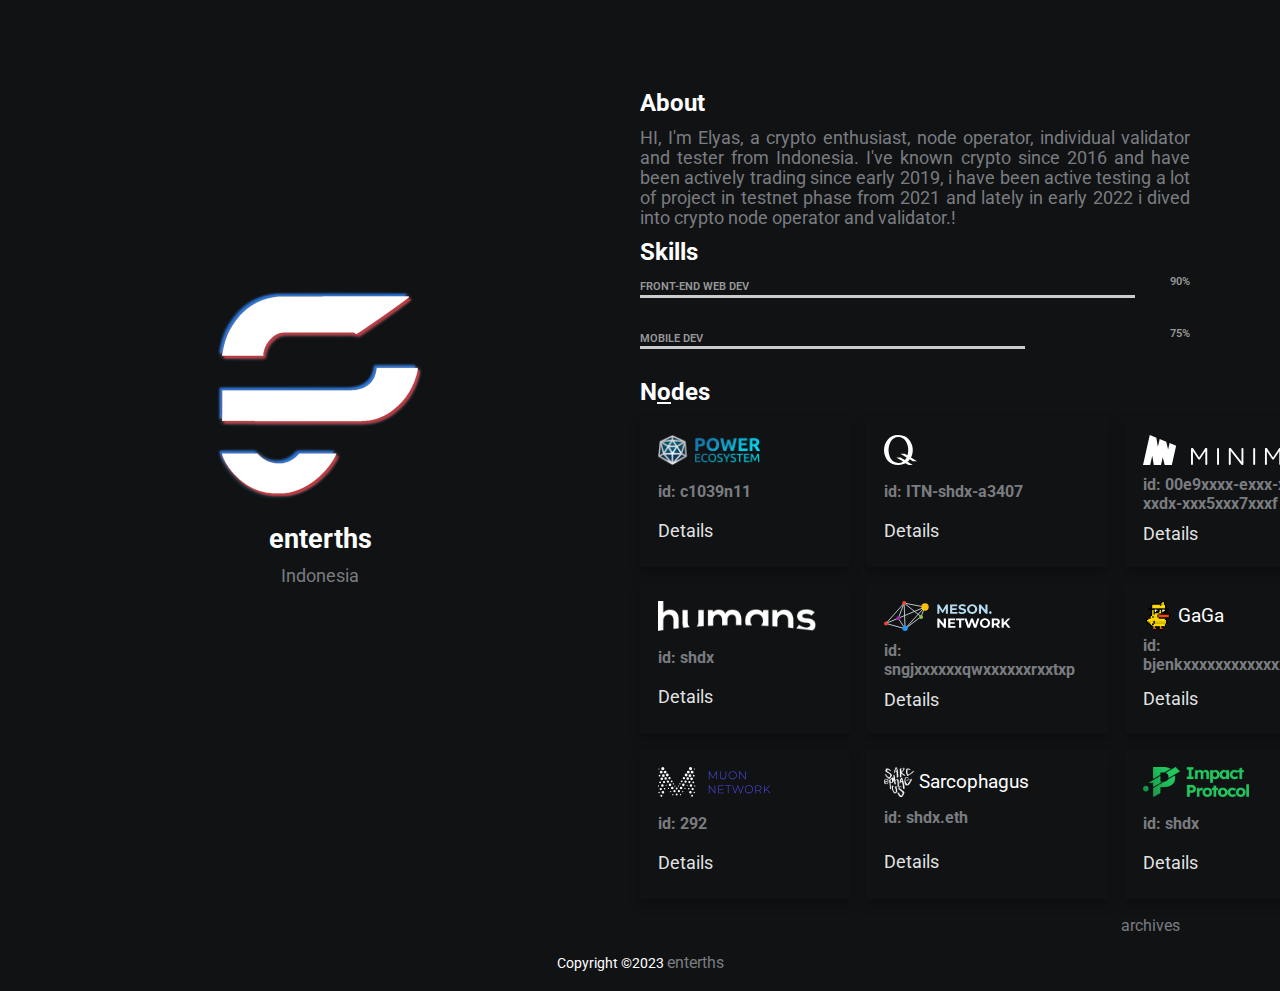
==== index.html @ 859c047a "initial commit" ====
<!DOCTYPE html>
<html lang="en">
  <head>
    <meta charset="UTF-8">
    <meta name="viewport" content="width=device-width, initial-scale=1.0, maximum-scale=1.0">
    <link rel="stylesheet" type="text/css" href="/assets/css/style.css">
    <link rel="stylesheet" type="text/css" href="/assets/css/normalize.css">
    <link rel="icon" href="/assets/img/e1000.png">
    <link rel="stylesheet" href="https://cdnjs.cloudflare.com/ajax/libs/font-awesome/6.2.1/css/all.min.css"
      integrity="sha512-MV7K8+y+gLIBoVD59lQIYicR65iaqukzvf/nwasF0nqhPay5w/9lJmVM2hMDcnK1OnMGCdVK+iQrJ7lzPJQd1w=="
      crossorigin="anonymous" referrerpolicy="no-referrer" />
  <script src="assets/js/carousel.js" defer></script>

    <title>/enterths/</title>
  </head>
  <body>
    <div class="grid-2">
      <div class="section-1">
        <div class="logo"><img src="/assets/img/logo.png" width="250px" height="100%"></div>
        <h2>enterths</h2>
        <p>Indonesia</p>
        <a href="https://twitter.com/enterths" target="_blank" class="icon">
        <i class="fa-brands fa-twitter contact-icon padding"></i>
        </a>
        <a href="https://github.com/enterths" target="_blank" class="icon">
        <i class="fa-brands fa-github contact-icon padding"></i>
        </a>
        <a href="https://discord.com/users/1052589576092401744" target="_blank" class="icon">
        <i class="fa-brands fa-discord contact-icon padding"></i>
        </a>
        <a href="https://t.me/enterths" target="_blank" class="icon">
        <i class="fa-brands fa-telegram contact-icon padding"></i>
        </a>
        <!-- <a href="mailto:elyas@enterths.xyz" target="_blank" class="icon">
        <i class="fa-solid fa-envelope contact-icon padding"></i>
        </a> -->
      </div>
      <div class="section-2">
        <!-- about -->
        <div class="about">
        <h2 class="title">About</h2>
        <p>HI, I'm Elyas, a crypto enthusiast, node operator, individual validator and tester from Indonesia. I've
          known crypto since 2016 and have been actively trading since early 2019, i have been active testing a
          lot of project in testnet phase from 2021 and lately in early 2022 i dived into crypto node operator and
          validator.!
        </p>
      </div>
        <!-- skill -->
        <div class="container">
          <h2 class="title">Skills</h2>
          <div class="wrapper">
            <div class="skillbar" data-percent="55%">
              <div class="skillbar-title">Front-End Web Dev</div>
              <div class="skill-bar-percent">90%</div>
              <div class="skillbar-bar" style="width: 90%"></div>
            </div>
            <div class="skillbar" data-percent="75%">
              <div class="skillbar-title">mobile dev</div>
              <div class="skill-bar-percent">75%</div>
              <div class="skillbar-bar" style="width: 70%"></div>
            </div>
          </div>
        </div>
        <div class="node" data-carousel>
          <div class="title-node">
            <h2 class="node-text title">N<a href="https://stats.uptimerobot.com/1NwrRI6oLV" target="_blank" class="o"><u>o</u></a>des</h2>
            <div class="buttons">
              <button class="carousel-button prev" data-carousel-button="prev"><i class="fa-solid fa-angle-left"></i></button>
              <button class="carousel-button next" data-carousel-button="next"><i class="fa-solid fa-angle-right"></i></button>
            </div>
          </div>
          <section aria-label="Active Nodes">
            <div class="carousel">
              <ul data-slides>
                <li class="slide" data-active>
                  <div class="cards">
                    <div class="card card-1">
                      <div class="project-logo"><a href="https://thepower.io/" target="_blank"><img src="/assets/img/project/deinfra.png" alt="deinfra" class="p_logo"></a></div>
                      <div class="card__icon"><a href="https://thepower.io/" target="_blank"><i class="fas fa-bolt"></i></a></div>
                      <!-- <h2 class="card__title">Power DCloud</h2> -->
                      <h4 class="card_id">id: c1039n11</h4>
                      <p class="card__apply">
                        <a class="card__link" href="https://zabbix.thepower.io/zabbix.php?action=dashboard.view" target="_blank">Details</a>
                          <!-- <i class="fa-solid fa-circle blink-1"></i> -->
                        </p>
                    </div>
                    <div class=" card card-2">
                      <div class="project-logo"><a href="https://q.org/" target="_blank"><img src="/assets/img/project/Q.svg" alt="Q" class="p_logo"></a></div>
                      <div class="card__icon"><a href="https://q.org/" target="_blank"><i class="fas fa-bolt"></i></a></div>
                      <!-- <h2 class="card__title">Q</h2> -->
                      <h4 class="card_id">id: ITN-shdx-a3407</h4>
                      <p class="card__apply">
                        <a class="card__link" href="http://stats.qtestnet.org/" target="_blank">Details</a>
                      </p>
                    </div>
                    <div class=" card card-3">
                      <div class="project-logo"><a href="https://minima.global/" target="_blank"><img src="/assets/img/project/Minima.svg" alt="minima" class="p_logo"></a></div>
                      <div class="card__icon"><a href="https://minima.global/" target="_blank"><i class="fas fa-bolt blink-3"></i></a></div>
                      <!-- <h2 class="card__title">Minima</h2> -->
                      <h4 class="card_id">id: 00e9xxxx-exxx-xdxx-xxdx-xxx5xxx7xxxf</h4>
                      <p class="card__apply">
                        <a class="card__link" href="https://minima.global/" target="_blank">Details</a>
                      </p>
                    </div>
                    <div class=" card card-4">
                      <div class="project-logo"><a href="https://humans.ai/" target="_blank"><img src="/assets/img/project/humans.png" alt="humans" class="p_logo"></a></div>
                      <div class="card__icon"><a href="https://humans.ai/" target="_blank"><i class="fas fa-bolt blink-4"></i></a></div>
                      <!-- <h2 class="card__title">Humans</h2> -->
                      <h4 class="card_id">id: shdx</h4>
                      <p class="card__apply">
                        <a class="card__link"
                          href="https://explorer.shdx.me/humans/staking/humanvaloper106mefty8lvyc5tu98h5wl09s6hux667gqgt02g" target="_blank">Details</a>
                      </p>
                    </div>
                    <div class=" card card-5">
                      <div class="project-logo"><a href="https://meson.network/" target="_blank"><img src="/assets/img/project/meson.svg" alt="meson" class="p_logo"></a></div>
                      <div class="card__icon"><a href="https://meson.network/" target="_blank"><i class="fas fa-bolt blink-4"></i></a></div>
                      <!-- <h2 class="card__title">Meson</h2> -->
                      <h4 class="card_id">id: sngjxxxxxxqwxxxxxxrxxtxp</h4>
                      <p class="card__apply">
                        <a class="card__link"
                          href="https://dashboard.meson.network/" target="_blank">Details</a>
                      </p>
                    </div>
                    <div class=" card card-6">
                      <div class="project-logo"><a href="https://gaganode.com/" target="_blank"><img src="/assets/img/project/gaga.svg" alt="gaga" class="p_logo"><p>GaGa</p></a></div>
                      <div class="card__icon"><a href="https://gaganode.com/" target="_blank"><i class="fas fa-bolt blink-4"></i></a></div>
                      <!-- <h2 class="card__title">GaGa</h2> -->
                      <h4 class="card_id">id: bjenkxxxxxxxxxxxxxxxyaxf</h4>
                      <p class="card__apply">
                        <a class="card__link"
                          href="https://dashboard.gaganode.com/register?referral_code=rzopbirlgn" target="_blank">Details</a>
                      </p>
                    </div>
                    <div class=" card card-7">
                      <div class="project-logo"><a href="https://www.muon.net/" target="_blank"><img src="/assets/img/project/muon.svg" alt="muon" class="p_logo"></a></div>
                      <div class="card__icon"><a href="https://www.muon.net/" target="_blank"><i class="fas fa-bolt blink-4"></i></a></div>
                      <!-- <h2 class="card__title">Muon</h2> -->
                      <h4 class="card_id">id: 292</h4>
                      <p class="card__apply">
                        <a class="card__link"
                          href="https://alice.muon.net/v1/?app=explorer&method=list-nodes" target="_blank">Details</a>
                      </p>
                    </div>
                    <div class=" card card-8">
                      <div class="project-logo"><a href="https://sarcophagus.io/" target="_blank"><img src="/assets/img/project/sarco.png" alt="Sarcophagus" class="p_logo"><p>Sarcophagus</p></a></div>
                      <div class="card__icon"><a href="https://sarcophagus.io/" target="_blank"><i class="fas fa-bolt blink-4"></i></a></div>
                      <!-- <h2 class="card__title">Sarcophagus</h2> -->
                      <h4 class="card_id">id: shdx.eth</h4>
                      <p class="card__apply">
                        <a class="card__link"
                          href="https://dev-sarcophagus.netlify.app/archaeologists" target="_blank">Details</a>
                      </p>
                    </div>
                    <div class=" card card-9">
                      <div class="project-logo"><a href="https://www.bsty.org/" target="_blank"><img src="/assets/img/project/impact.png" alt="impact" class="p_logo"></a></div>
                      <div class="card__icon"><a href="https://www.bsty.org/" target="_blank"><i class="fas fa-bolt blink-4"></i></a></div>
                      <!-- <h2 class="card__title">Impact Protocol</h2> -->
                      <h4 class="card_id">id: shdx</h4>
                      <p class="card__apply">
                        <a class="card__link"
                          href="https://telemetry.polkadot.io/#/0x479bb0005968edcfb178f6a2a972e1c4168af76633d91db430c4754bcdfd11d2" target="_blank">Details</a>
                      </p>
                    </div>
                </div>
                </li>

                <li class="slide">
                  <div class="cards">
                    <div class=" card">
                      <div class="project-logo"><a href="https://elixir.finance/" target="_blank"><img src="/assets/img/project/elixir.webp" alt="elixir" class="p_logo"></a></div>
                      <div class="card__icon"><a href="https://elixir.finance/" target="_blank"><i class="fas fa-bolt blink-4"></i></a></div>
                      <h4 class="card_id">id: 0xE5d27...3D4A0 </h4>
                      <p class="card__apply">
                        <a class="card__link"
                          href="https://metrics.elixir.finance/" target="_blank">Details</a>
                      </p>
                    </div>
                    <div class=" card card-7">
                      <div class="project-logo"><a href="https://www.coreum.com/" target="_blank"><img src="/assets/img/project/coreum.png" alt="core" class="p_logo"></a></div>
                      <div class="card__icon"><a href="https://www.coreum.com/" target="_blank"><i class="fas fa-bolt blink-4"></i></a></div>
                      <h4 class="card_id">id: shdx </h4>
                      <p class="card__apply">
                        <a class="card__link"
                          href="https://explorer.shdx.me/coreum/staking/testcorevaloper1ww5gxpz3u6yvnzc7rs4l05ya0xrvladclhdued" target="_blank">Details</a>
                      </p>
                    </div>
                    <div class=" card">
                      <div class="project-logo"><a href="https://alliance.terra.money/game-of-alliance/overview/" target="_blank"><img src="/assets/img/project/atreides.png" alt="The Game of Alliance" class="p_logo"><p>Atreides</p></a></div>
                      <div class="card__icon"><a href="https://www.terra.money/" target="_blank"><i class="fas fa-bolt blink-4"></i></a></div>
                      <h4 class="card_id">id: shdx </h4>
                      <p class="card__apply">
                        <a class="card__link"
                          href="https://explorer.shdx.me/goa-atreides/staking/atreidesvaloper1he05g94prjtackguae3y8vfklss9rtms8nzxel" target="_blank">Details</a>
                      </p>
                    </div>
                    <div class=" card">
                      <div class="project-logo"><a href="https://www.quasar.fi/" target="_blank"><img src="/assets/img/project/quasar.png" alt="quasar" class="p_logo"></a></div>
                      <div class="card__icon"><a href="https://www.quasar.fi/" target="_blank"><i class="fas fa-bolt blink-4"></i></a></div>
                      <h4 class="card_id">id: shdx </h4>
                      <p class="card__apply">
                        <a class="card__link"
                          href="https://explorer.shdx.me/quasar/staking/quasarvaloper1tcsr7953lepnx29ggfury69072q37wsz0cxa7c" target="_blank">Details</a>
                      </p>
                    </div>
                    <div class=" card">
                      <div class="project-logo"><a href="https://moi.technology/" target="_blank"><img src="/assets/img/project/moi.png" alt="moi" class="p_logo"><p>MOI</p></a></a></div>
                      <div class="card__icon"><a href="https://moi.technology/" target="_blank"><i class="fas fa-bolt blink-4"></i></a></div>
                      <h4 class="card_id">id: 0xC53f8...8b99a </h4>
                      <p class="card__apply">
                        <a class="card__link"
                          href="https://voyage.moi.technology/nodeoperators" target="_blank">Details</a>
                      </p>
                    </div>
                    <div class=" card">
                      <div class="project-logo"><a href="https://andromedaprotocol.io/" target="_blank"><img src="/assets/img/project/andromeda.svg" alt="andromeda" class="p_logo"></a></a></div>
                      <div class="card__icon"><a href="https://andromedaprotocol.io/" target="_blank"><i class="fas fa-bolt blink-4"></i></a></div>
                      <h4 class="card_id">id: shdx </h4>
                      <p class="card__apply">
                        <a class="card__link"
                          href="https://explorer.shdx.me/andromeda/staking/andrvaloper1fy0pjxlg3kudp47gdvwpvm6l2sd7gpxnn4x470" target="_blank">Details</a>
                      </p>
                    </div>
                    <div class=" card">
                      <div class="project-logo"><a href="https://8ball.info/" target="_blank"><img src="/assets/img/project/8ball.png" alt="8ball" class="p_logo"><p>8BALL</p></a></a></div>
                      <div class="card__icon"><a href="https://8ball.info/" target="_blank"><i class="fas fa-bolt blink-4"></i></a></div>
                      <h4 class="card_id">id: shdx </h4>
                      <p class="card__apply">
                        <a class="card__link"
                          href="https://explorer.shdx.me/8ball/staking/8ballvaloper1ams20jl3xnefwtmmwymzm5enf5flujzgzg3fe2" target="_blank">Details</a>
                      </p>
                    </div>
                </div>
                </li>
                
                
                <!-- <li class="slide">
                  <div class="cards">
                    <div class="card card-1">
                      <div class="project-logo"><a href="https://thepower.io/" target="_blank"><img src="/assets/img/project/deinfra.png" alt="deinfra" class="p_logo"></a></div>
                      <div class="card__icon"><a href="https://thepower.io/" target="_blank"><i class="fas fa-bolt"></i></a></div>
                      <h4 class="card_id">id: c1039n11</h4>
                      <p class="card__apply">
                        <a class="card__link" href="https://zabbix.thepower.io/zabbix.php?action=dashboard.view" target="_blank">Details</a>
                        </p>
                    </div>
                   
                </div>
                </li> -->
              </ul>
              </div>
          </section>
          <div class="archive"><a href="archives"><p class="a-text underline">archives</p></a></div>
    </div>
      </div>
    </div>
    <div class="footer">
      <p>Copyright ©2023 <a href="/" class="underline">enterths</a></p>
    </div>
  </body>
</html>
---- assets/css/style.css ----
/* global */
@import url('https://fonts.googleapis.com/css?family=Roboto');

@font-face {
  font-family: FQZ;
  src: url(/assets/Fuji_Quake_Zone.ttf);
}

.grid-2{
    display: grid;
    grid-template-columns: repeat(2,1fr);
}

body{
    margin: 0;
    padding: 0;
    font-family: 'Roboto', sans-serif;
    background-color: #101214;
    color: #7A7C80;

}

h2,.white{
    color: #fff;
}

.icon {
    color: #7A7C80;
    text-decoration: none;
}
/* section 1 */
.section-1{
    padding-top: 30vh;
    text-align: center;
}

.section-1 a:hover{
  color: #fff;
  cursor: pointer;
  transition: 0.3s;
}

.section-1 p{
    font-size: 1.1rem;
    padding-bottom: 10px;
    margin:0;
}

.section-1 h2{
    font-size: 1.7rem;
    margin-bottom: 10px;
    /* font-family: FQZ;
    letter-spacing: 5px; */
}

.section-1 a{
    font-size: 1.5rem;
    padding: 10px;
}
/* section 2 */
.section-2{
    padding-top: 10vh;
    padding-right: 10vh;
    width: 100%;
    /* overflow: auto; */
}
.section-2 p{
  text-align: justify;
  text-justify: inter-word;
}

.title{
  margin-bottom:10px;
  font-size: 1.5rem;
}

.about{
  font-size: 1.1rem;
  padding-bottom: 10px;
  margin:0;
}

/* bar */
.skillbar {
  position: relative;
  display: block;
  width: 100%;
  margin-bottom: 30px; }

.skillbar-bar:before {
  background: #111;
  content: "";
  height: 3px;
  position: absolute;
  width: 100%;
  z-index: -1; }

.skillbar-bar {
  height: 3px;
  width: 0px;
  background: #ccc;
  transition-property: width, background-color; }

.skillbar-title {
  color: #999;
  font-size: 11px;
  font-weight: 600;
  text-transform: uppercase;
  display: inline-block; }

.skill-bar-percent {
  float: right;
  display: inline-block;
  color: #999;
  font-size: 11px;
  font-weight: 600;
  text-transform: uppercase; }

/* CENTERING ONLY */
.wrapper {
  position: relative;
  width: 100%;
}  

.card__link{
    /* display: block; */
    padding: 5px;
    padding-top: 10px;
    font-size: 1.1rem;
    padding-left: 0;
    width: 100px;
}
/* animations / utilities */
.card__link:hover{
    font-size: 1.2rem;
    color: #fff;
    cursor: pointer;
    transition: 0.2s;
}

.o{
  text-decoration: none;
  color: white;
}

.flash:hover{
    color: white;
}

.white:hover{
    position: relative;
    padding-left: 10px;
}

/* media queres */
@media(max-width:780px){
    .grid-2{
        grid-template-columns: 1fr;
    }
    .section-1{
        padding:0;
        padding-top: 5rem;
    }
    .section-2{
        padding: 0;
        padding-left: 1.5rem;
        padding-right: 1.5rem;
        padding-top: 2rem;
    }
}

* {
    margin: 0;
    padding: 0;
    box-sizing: border-box;
  }
  

  .title-node{
    display: grid;
    grid-template-columns: 1fr 1fr;
  }

  .node-text{
    grid-column: 1/1;
  }
  .archive{
    display: grid;
    grid-template-columns: 1fr;
    padding: 10px;
    font-size: 1rem;
    justify-items: end;
    text-decoration: none;
  }

  .a-text{
    font-size: 1rem;
    color: #7A7C80;
  }

  .a-text:hover{
    color: white;
    cursor: pointer;
  }

  
.card {
  color: white;
  padding: 2vh;
  height: 150px;
  box-shadow: 0px 6px 10px rgba(0, 0, 0, 0.25);
  transition: all 0.2s;
  display: grid;
  grid-template-columns: 1fr 1rem;
  /* stroke: white; */
  /* grid-template-rows: 10px 50px 1fr 20px; */
  /* grid-auto-flow: column; */

}

.project-logo{
  grid-row: 1/1;
}
.project-logo a{
  color: white;
  text-decoration: none;
}
.project-logo p{
  margin-top: -30px;
  margin-left: 35px;
  font-size: 1.2rem;
}

.p_logo {
  width: auto;
  height: 30px;
}
.cards {
  max-width: 1200px;
  margin: 0 auto;
  display: grid;
  grid-gap: 1rem;
  
}

.card:hover {
  box-shadow: 0px 6px 10px rgba(255, 255, 255, 0.4);
  transform: scale(1.01);
}

.card__link {
    position: relative;
    text-decoration: none;
    color: rgba(255, 255, 255, 0.9);
  }
  
  .card__link::after {
    position: absolute;
    top: 35px;
    left: 0;
    content: "";
    width: 0%;
    height: 2px;
    background-color: rgba(255, 255, 255, 0.6);
    transition: all 0.5s;
  }
  
  .card__link:hover::after {
    width: 100%;
  }

  .card__icon {
    grid-column: 2/3;
    font-size: 1rem;
    justify-self: end;
  }

  .card__icon i{
    color: #7A7C80;
  }

  .card__icon i:hover {
    color: #fff;
  }
  /* .card__title {
    grid-row: 1/2;
    font-weight: 400;
    font-size: 1.5rem;
    margin-bottom: 10px;
    color: #ffffff;
  } */
  
  .card_id{
    color: #7A7C80;
    grid-column: 1/2;
  }

  .card__apply {
    grid-row: 3/3;
    font-size: 0.9rem;
    align-self: center;
  }

/* Screen larger than 600px? 2 column */
@media (min-width: 390px) {
  .archive_card { grid-template-columns: repeat(2, 1fr); }
  .archive-container{ padding: 2vh;}
  .carousel { width: auto !important;}
}

@media (min-width: 400px) {
  .archive-container{ padding: 2vh;}
  .carousel { width: auto !important;}
}

/* Screen larger than 900px? 3 columns */
@media (min-width: 900px) {
  .cards { grid-template-columns: repeat(3, 1fr); }
  .archive_card { grid-template-columns: repeat(4, 1fr); }
  .archive-container{ padding: 2vh;}
  .carousel { width: auto !important;
  }
}

  /* CARDS */
/*   
  .cards {
    flex-wrap: wrap;
    justify-content: space-between;
    max-width: 1000px;
    margin: 0 auto;
    display: grid;
    gap: 1rem;
    
}
  

  .card {
    margin: 10px;
    padding: 20px;
    width: 260px;
    height: 160px;
    display: grid;
    grid-template-rows: 10px 50px 1fr 20px;
    box-shadow: 0px 6px 10px rgba(0, 0, 0, 0.25);
    transition: all 0.2s;
  }
  
  
  
  .card__link,
  .card__icon {
    position: relative;
    text-decoration: none;
    color: rgba(255, 255, 255, 0.9);
  }
  
  .card__link::after {
    position: absolute;
    top: 35px;
    left: 0;
    content: "";
    width: 0%;
    height: 2px;
    background-color: rgba(255, 255, 255, 0.6);
    transition: all 0.5s;
  }
  
  .card__link:hover::after {
    width: 100%;
  }
    
  .card__icon {
    grid-row: 1/2;
    font-size: 1.1rem;
    justify-self: end;
  } */
  /* .blink-1{
    font-size: 4px;
    grid-row: 5/5;
    justify-self: end;
    color: #b7ff99;
    animation: blink 0.25s linear infinite;
  }
  .blink-2{
    color: azure;
    animation: blink 0.15s linear infinite;
  }
  .blink-3{
    color: azure;
    animation: blink 0.33s linear infinite;
  }
  .blink-4{
    color: azure;
    animation: blink 0.28s linear infinite;
  }

  .blink-1:hover,
  .blink-2:hover,
  .blink-3:hover,
  .blink-4:hover{
    animation: none;
  }

@keyframes blink{
0%{opacity: 0;}
50%{opacity: .5;}
100%{opacity: 1;}
} */

/* ARCHIVES */

.home{
  font-size: 1.3rem;
  color: #7A7C80;
}
.home:hover{
  color: white;
}


.archive-container{
  padding-top: 10vh;
  height: 100%;
}

.title-archives{
  justify-content: center;
  justify-items: center;
  display: grid;
  grid-template-columns: 1fr 1fr 1fr 1fr 1fr;
  padding: 2vh;
}

.home{
  grid-row: 1/2;
  justify-self: end;
  font-size: 1.3rem;
}
.archived-nodes{
  justify-self: center;
  grid-column: 3/4;
  color: #fff;
}


.footer{
  padding-top: 1vh;
  color: #fff;
  font-size: 0.9rem;
   width: 100%;
   color: white;
   text-align: center;
   position: relative;
   padding-bottom: 2vh;
  left: 0;
  bottom: 0;
}

.footer p{
  align-self: center;
}

.underline{
  text-decoration: none;
  font-size: 1rem;
  color: #7A7C80;
  display: inline-block;
  position: relative;
}

.underline:after {
  content: '';
  position: absolute;
  width: 100%;
  transform: scaleX(0);
  height: 2px;
  bottom: 0;
  left: 0;
  background-color: #fff;
  transform-origin: bottom right;
  transition: transform 0.25s ease-out;
}

.underline:hover:after {
  transform: scaleX(1);
  transform-origin: bottom left;
}



*, *::before, *::after {
  box-sizing: border-box;
}

.carousel {
  width: auto !important;
  height: 490px;
  position: relative;
}

.carousel > ul {
  margin: 0;
  padding: 0;
  list-style: none;
}

.slide {
  position: absolute;
  inset: 0;
  opacity: 0;
  transition: 200ms opacity ease-in-out;
  transition-delay: 200ms;
}

.slide > img {
  width: 100%;
  height: 100%;
  object-fit: cover;
  object-position: center;
}

.slide[data-active] {
  opacity: 1;
  z-index: 1;
  transition-delay: 0ms;
}

.carousel-button {
  z-index: 2;
  background: none;
  border: none;
  font-size: 1.4rem;
  padding: 5px;
  /* transform: translateY(-150%); */
  color: #7A7C80;
  cursor: pointer;
  max-width: 30px;
}

.carousel-button:hover{
  color: white;
}

.buttons{
  justify-self: end;
}
.prev {
  left: 1rem;
}

.next {
  right: 1rem;
}
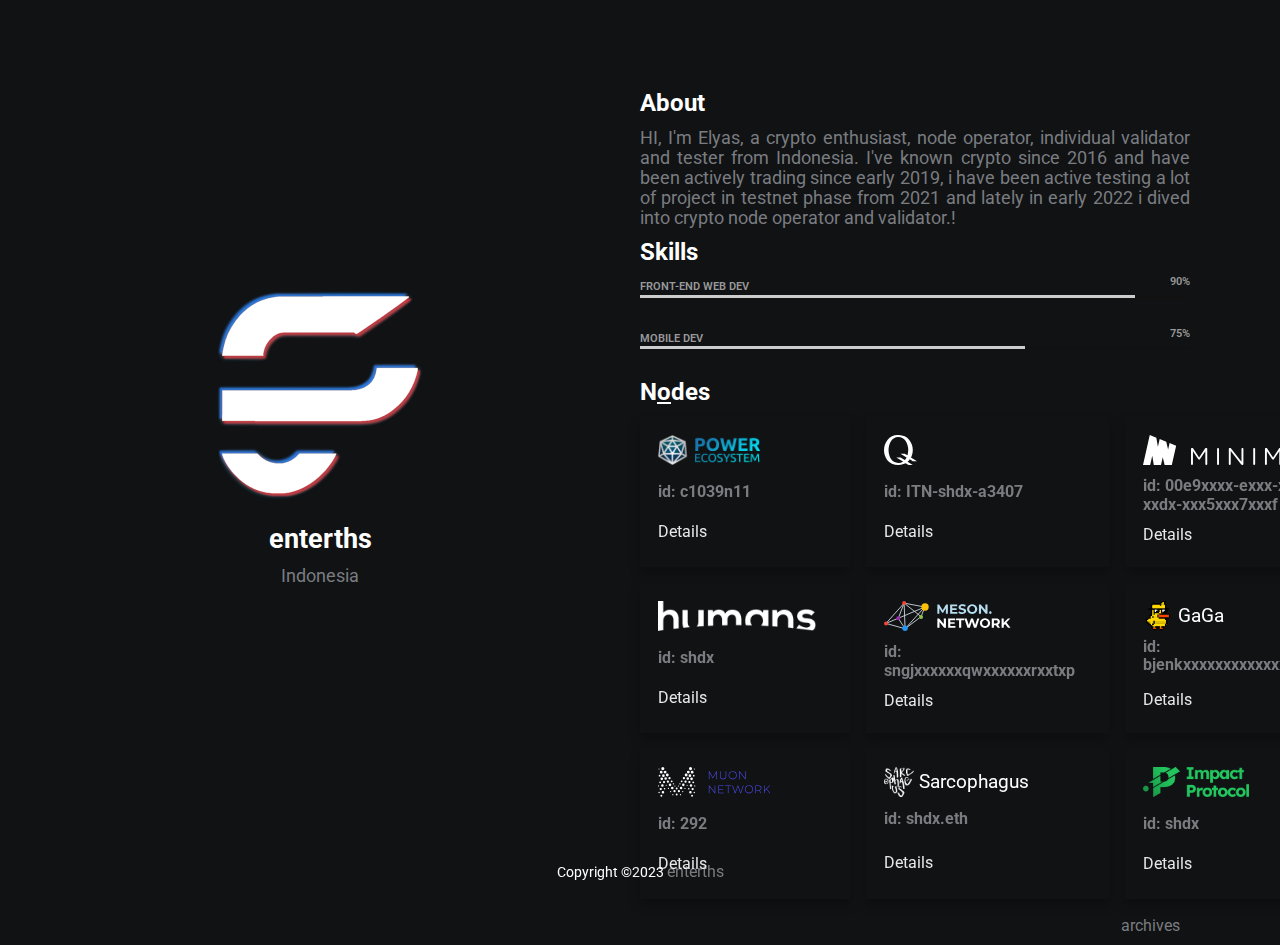
==== commit 5aa4046f: "explorer" ====
--- a/index.html
+++ b/index.html
@@ -109,7 +109,7 @@
                       <h4 class="card_id">id: shdx</h4>
                       <p class="card__apply">
                         <a class="card__link"
-                          href="https://explorer.shdx.me/humans/staking/humanvaloper106mefty8lvyc5tu98h5wl09s6hux667gqgt02g" target="_blank">Details</a>
+                          href="https://explorer.enterths.xyz/humans/staking/humanvaloper106mefty8lvyc5tu98h5wl09s6hux667gqgt02g" target="_blank">Details</a>
                       </p>
                     </div>
                     <div class=" card card-5">
@@ -182,7 +182,7 @@
                       <h4 class="card_id">id: shdx </h4>
                       <p class="card__apply">
                         <a class="card__link"
-                          href="https://explorer.shdx.me/coreum/staking/testcorevaloper1ww5gxpz3u6yvnzc7rs4l05ya0xrvladclhdued" target="_blank">Details</a>
+                          href="https://explorer.enterths.xyz/coreum/staking/testcorevaloper1ww5gxpz3u6yvnzc7rs4l05ya0xrvladclhdued" target="_blank">Details</a>
                       </p>
                     </div>
                     <div class=" card">
@@ -191,7 +191,7 @@
                       <h4 class="card_id">id: shdx </h4>
                       <p class="card__apply">
                         <a class="card__link"
-                          href="https://explorer.shdx.me/goa-atreides/staking/atreidesvaloper1he05g94prjtackguae3y8vfklss9rtms8nzxel" target="_blank">Details</a>
+                          href="https://explorer.enterths.xyz/goa-atreides/staking/atreidesvaloper1he05g94prjtackguae3y8vfklss9rtms8nzxel" target="_blank">Details</a>
                       </p>
                     </div>
                     <div class=" card">
@@ -200,7 +200,7 @@
                       <h4 class="card_id">id: shdx </h4>
                       <p class="card__apply">
                         <a class="card__link"
-                          href="https://explorer.shdx.me/quasar/staking/quasarvaloper1tcsr7953lepnx29ggfury69072q37wsz0cxa7c" target="_blank">Details</a>
+                          href="https://explorer.enterths.xyz/quasar/staking/quasarvaloper1tcsr7953lepnx29ggfury69072q37wsz0cxa7c" target="_blank">Details</a>
                       </p>
                     </div>
                     <div class=" card">
@@ -218,7 +218,7 @@
                       <h4 class="card_id">id: shdx </h4>
                       <p class="card__apply">
                         <a class="card__link"
-                          href="https://explorer.shdx.me/andromeda/staking/andrvaloper1fy0pjxlg3kudp47gdvwpvm6l2sd7gpxnn4x470" target="_blank">Details</a>
+                          href="https://explorer.enterths.xyz/andromeda/staking/andrvaloper1fy0pjxlg3kudp47gdvwpvm6l2sd7gpxnn4x470" target="_blank">Details</a>
                       </p>
                     </div>
                     <div class=" card">
@@ -227,7 +227,7 @@
                       <h4 class="card_id">id: shdx </h4>
                       <p class="card__apply">
                         <a class="card__link"
-                          href="https://explorer.shdx.me/8ball/staking/8ballvaloper1ams20jl3xnefwtmmwymzm5enf5flujzgzg3fe2" target="_blank">Details</a>
+                          href="https://explorer.enterths.xyz/8ball/staking/8ballvaloper1ams20jl3xnefwtmmwymzm5enf5flujzgzg3fe2" target="_blank">Details</a>
                       </p>
                     </div>
                 </div>
--- a/assets/css/style.css
+++ b/assets/css/style.css
@@ -126,7 +126,7 @@
     /* display: block; */
     padding: 5px;
     padding-top: 10px;
-    font-size: 1.1rem;
+    font-size: 1rem;
     padding-left: 0;
     width: 100px;
 }
@@ -451,7 +451,7 @@
    width: 100%;
    color: white;
    text-align: center;
-   position: relative;
+   position: fixed;
    padding-bottom: 2vh;
   left: 0;
   bottom: 0;
